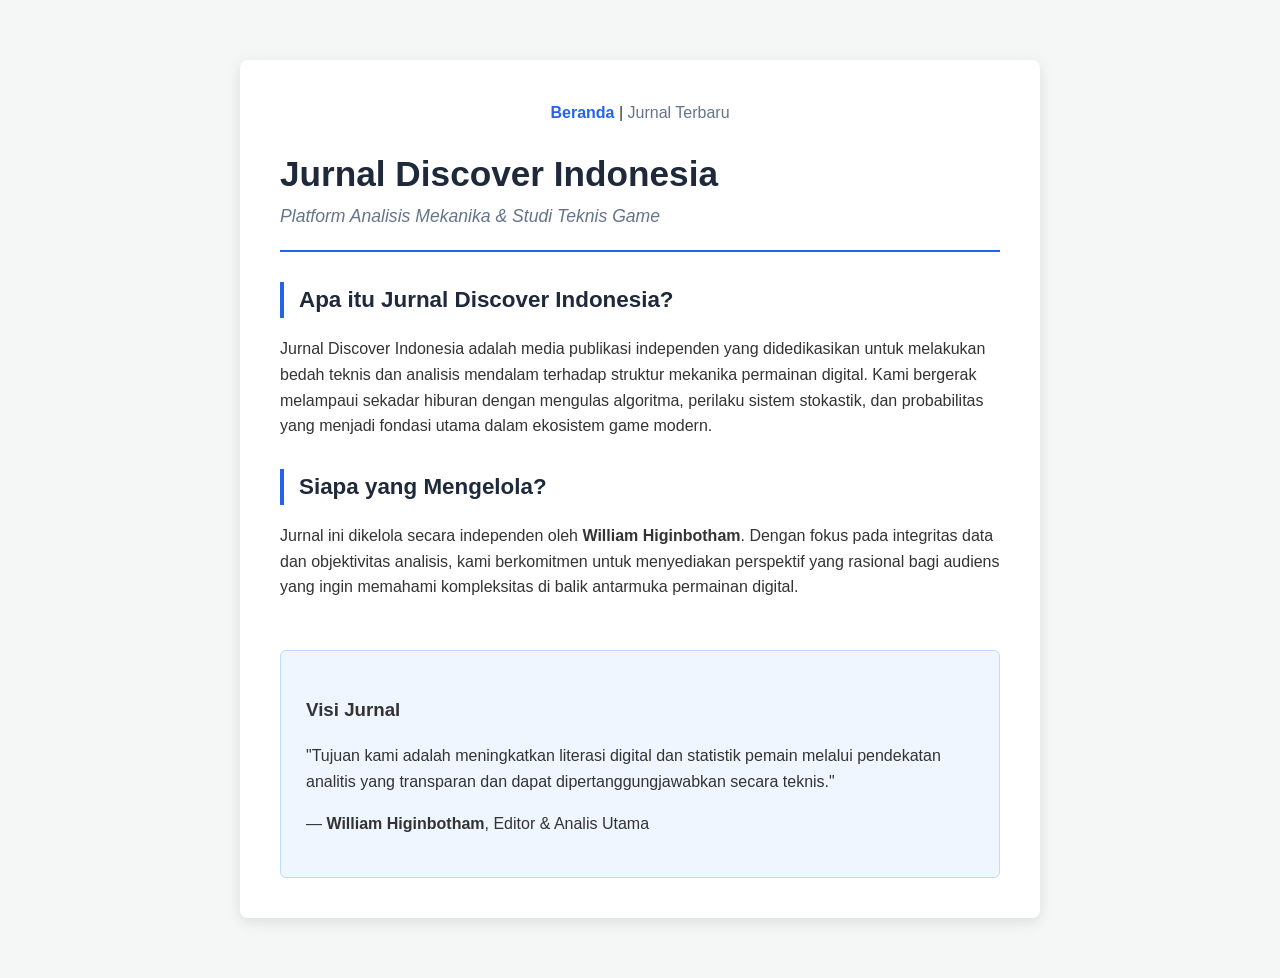
==== index.html @ c736fd83 "Add files via upload" ====
<!DOCTYPE html>
<html lang="id">
<head>
    <meta charset="UTF-8">
    <meta name="viewport" content="width=device-width, initial-scale=1.0">
    <title>Jurnal Discover Indonesia | Analisis & Riset Game</title>
    <link rel="stylesheet" href="style.css">
    <meta name="description" content="Platform analisis mekanika dan studi teknis game digital oleh William Higinbotham. Fokus pada integritas data dan objektivitas analisis.">
    <meta name="google-site-verification" content="AE8IJtyco57q-ZCU-7mqIh_dXSekwk2HF7dK6Pp9L6M" />
</head>
<body>

<div class="container">
    <nav style="text-align: center; margin-bottom: 20px;">
        <a href="/" style="color: #2563eb; font-weight: bold; text-decoration: none;">Beranda</a> | 
        <a href="/news/" style="color: #64748b; text-decoration: none;">Jurnal Terbaru</a>
    </nav>

    <header>
        <h1>Jurnal Discover Indonesia</h1>
        <div class="subtitle">Platform Analisis Mekanika & Studi Teknis Game</div>
    </header>

    <h2 class="section-title">Apa itu Jurnal Discover Indonesia?</h2>
    <p>Jurnal Discover Indonesia adalah media publikasi independen yang didedikasikan untuk melakukan bedah teknis dan analisis mendalam terhadap struktur mekanika permainan digital. Kami bergerak melampaui sekadar hiburan dengan mengulas algoritma, perilaku sistem stokastik, dan probabilitas yang menjadi fondasi utama dalam ekosistem game modern.</p>

    <h2 class="section-title">Siapa yang Mengelola?</h2>
    <p>Jurnal ini dikelola secara independen oleh <strong>William Higinbotham</strong>. Dengan fokus pada integritas data dan objektivitas analisis, kami berkomitmen untuk menyediakan perspektif yang rasional bagi audiens yang ingin memahami kompleksitas di balik antarmuka permainan digital.</p>

    <div class="author-box">
        <h3>Visi Jurnal</h3>
        <p>"Tujuan kami adalah meningkatkan literasi digital dan statistik pemain melalui pendekatan analitis yang transparan dan dapat dipertanggungjawabkan secara teknis."</p>
        <p>— <strong>William Higinbotham</strong>, Editor & Analis Utama</p>
    </div>
</div>

</body>
</html>
---- style.css ----
/* Reset & Tipografi */
* { box-sizing: border-box; }
body { 
    font-family: 'Segoe UI', Tahoma, Geneva, Verdana, sans-serif; 
    line-height: 1.6; 
    color: #333; 
    background-color: #f4f7f6; 
    margin: 0; 
    padding: 20px; 
}

/* Kontainer Utama */
.container { 
    max-width: 800px; 
    margin: 40px auto; 
    background: #fff; 
    padding: 40px; 
    border-radius: 8px; 
    box-shadow: 0 4px 15px rgba(0,0,0,0.1); 
}

/* Header & Judul */
header { border-bottom: 2px solid #2563eb; padding-bottom: 20px; margin-bottom: 30px; }
h1 { margin: 0; color: #1e293b; font-size: 2.2rem; }
.subtitle { font-style: italic; color: #64748b; font-size: 1.1rem; }

/* Struktur Konten */
.section-title { 
    font-size: 1.4rem; 
    font-weight: bold; 
    margin-top: 30px; 
    color: #1e293b;
    border-left: 4px solid #2563eb;
    padding-left: 15px;
}

.author-box { 
    margin-top: 50px; 
    padding: 25px; 
    background: #eff6ff; 
    border-radius: 6px; 
    border: 1px solid #bfdbfe;
}

/* Mobile Friendly */
@media (max-width: 600px) {
    .container { padding: 20px; }
    h1 { font-size: 1.8rem; }
}
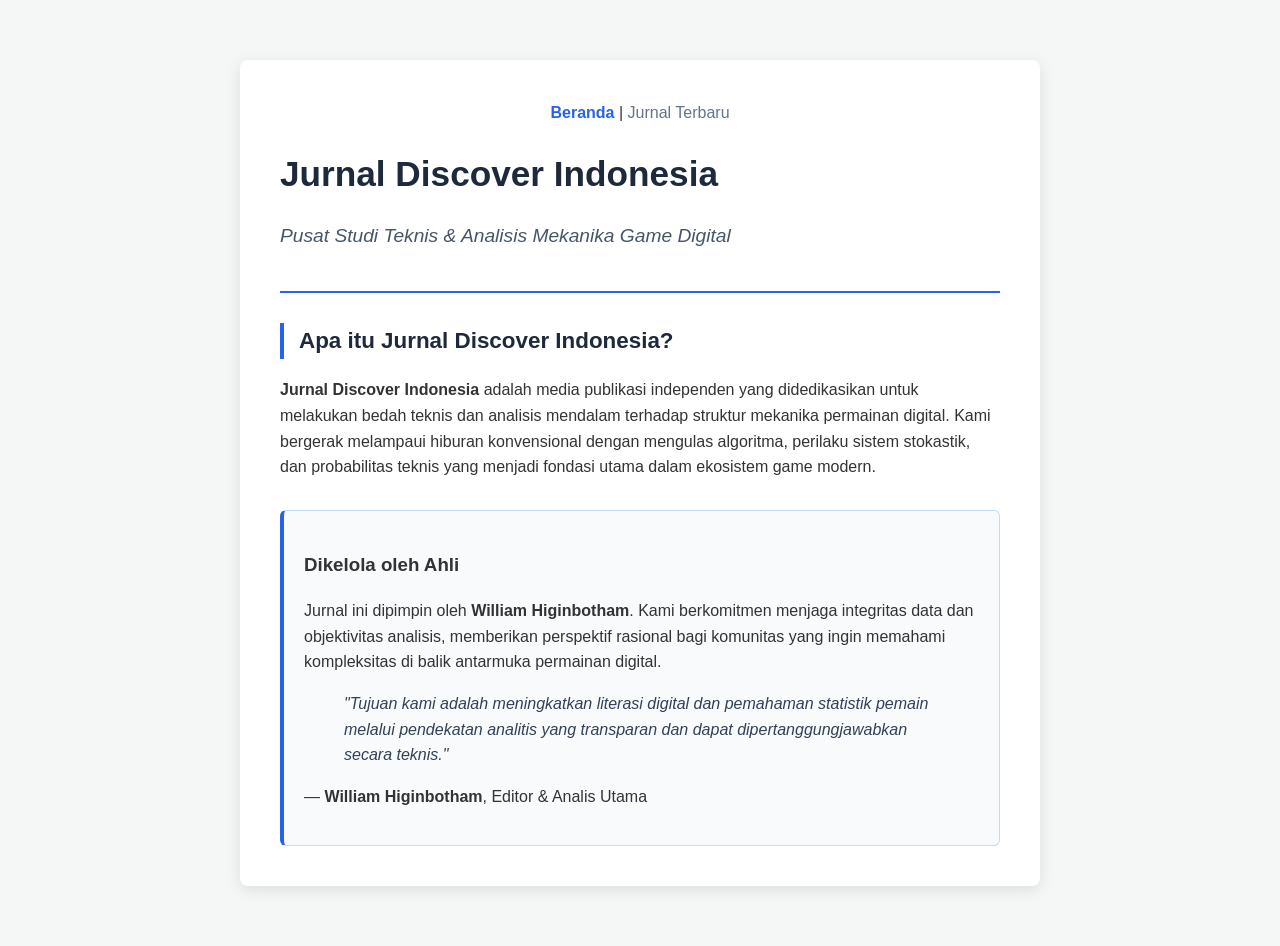
==== commit 4e3ce3a6: "index.html" ====
--- a/index.html
+++ b/index.html
@@ -3,36 +3,61 @@
 <head>
     <meta charset="UTF-8">
     <meta name="viewport" content="width=device-width, initial-scale=1.0">
-    <title>Jurnal Discover Indonesia | Analisis & Riset Game</title>
+    <title>Jurnal Discover Indonesia | Analisis Mendalam & Studi Teknis Game</title>
+    
+    <meta name="description" content="Jurnal Discover Indonesia menyajikan analisis mendalam mekanika game, studi teknis algoritma, dan probabilitas sistem permainan digital dengan pendekatan objektif oleh William Higinbotham.">
+    <link rel="canonical" href="https://jurnaldiscover.github.io/" />
+    
+    <meta property="og:title" content="Jurnal Discover Indonesia | Analisis & Riset Game">
+    <meta property="og:description" content="Platform analisis mekanika dan studi teknis game digital dengan fokus pada integritas data.">
+    <meta property="og:type" content="website">
+    
     <link rel="stylesheet" href="style.css">
-    <meta name="description" content="Platform analisis mekanika dan studi teknis game digital oleh William Higinbotham. Fokus pada integritas data dan objektivitas analisis.">
     <meta name="google-site-verification" content="AE8IJtyco57q-ZCU-7mqIh_dXSekwk2HF7dK6Pp9L6M" />
+
+    <script type="application/ld+json">
+    {
+      "@context": "https://schema.org",
+      "@type": "Organization",
+      "name": "Jurnal Discover Indonesia",
+      "description": "Platform analisis mekanika dan studi teknis game digital.",
+      "founder": {
+        "@type": "Person",
+        "name": "William Higinbotham"
+      }
+    }
+    </script>
 </head>
 <body>
 
 <div class="container">
-    <nav style="text-align: center; margin-bottom: 20px;">
+    <nav role="navigation" style="text-align: center; margin-bottom: 20px;">
         <a href="/" style="color: #2563eb; font-weight: bold; text-decoration: none;">Beranda</a> | 
         <a href="/news/" style="color: #64748b; text-decoration: none;">Jurnal Terbaru</a>
     </nav>
 
     <header>
         <h1>Jurnal Discover Indonesia</h1>
-        <div class="subtitle">Platform Analisis Mekanika & Studi Teknis Game</div>
+        <p class="subtitle" style="font-size: 1.2rem; color: #475569;">Pusat Studi Teknis & Analisis Mekanika Game Digital</p>
     </header>
 
-    <h2 class="section-title">Apa itu Jurnal Discover Indonesia?</h2>
-    <p>Jurnal Discover Indonesia adalah media publikasi independen yang didedikasikan untuk melakukan bedah teknis dan analisis mendalam terhadap struktur mekanika permainan digital. Kami bergerak melampaui sekadar hiburan dengan mengulas algoritma, perilaku sistem stokastik, dan probabilitas yang menjadi fondasi utama dalam ekosistem game modern.</p>
+    <main>
+        <section>
+            <h2 class="section-title">Apa itu Jurnal Discover Indonesia?</h2>
+            <p><strong>Jurnal Discover Indonesia</strong> adalah media publikasi independen yang didedikasikan untuk melakukan bedah teknis dan analisis mendalam terhadap struktur mekanika permainan digital. Kami bergerak melampaui hiburan konvensional dengan mengulas algoritma, perilaku sistem stokastik, dan probabilitas teknis yang menjadi fondasi utama dalam ekosistem game modern.</p>
+        </section>
 
-    <h2 class="section-title">Siapa yang Mengelola?</h2>
-    <p>Jurnal ini dikelola secara independen oleh <strong>William Higinbotham</strong>. Dengan fokus pada integritas data dan objektivitas analisis, kami berkomitmen untuk menyediakan perspektif yang rasional bagi audiens yang ingin memahami kompleksitas di balik antarmuka permainan digital.</p>
-
-    <div class="author-box">
-        <h3>Visi Jurnal</h3>
-        <p>"Tujuan kami adalah meningkatkan literasi digital dan statistik pemain melalui pendekatan analitis yang transparan dan dapat dipertanggungjawabkan secara teknis."</p>
-        <p>— <strong>William Higinbotham</strong>, Editor & Analis Utama</p>
-    </div>
+        <section class="author-box" style="margin-top: 30px; padding: 20px; border-left: 4px solid #2563eb; background: #f8fafc;">
+            <h3>Dikelola oleh Ahli</h3>
+            <p>Jurnal ini dipimpin oleh <strong>William Higinbotham</strong>. Kami berkomitmen menjaga integritas data dan objektivitas analisis, memberikan perspektif rasional bagi komunitas yang ingin memahami kompleksitas di balik antarmuka permainan digital.</p>
+            
+            <blockquote style="font-style: italic; color: #334155;">
+                "Tujuan kami adalah meningkatkan literasi digital dan pemahaman statistik pemain melalui pendekatan analitis yang transparan dan dapat dipertanggungjawabkan secara teknis."
+            </blockquote>
+            <p>— <strong>William Higinbotham</strong>, Editor & Analis Utama</p>
+        </section>
+    </main>
 </div>
 
 </body>
-</html>+</html>
